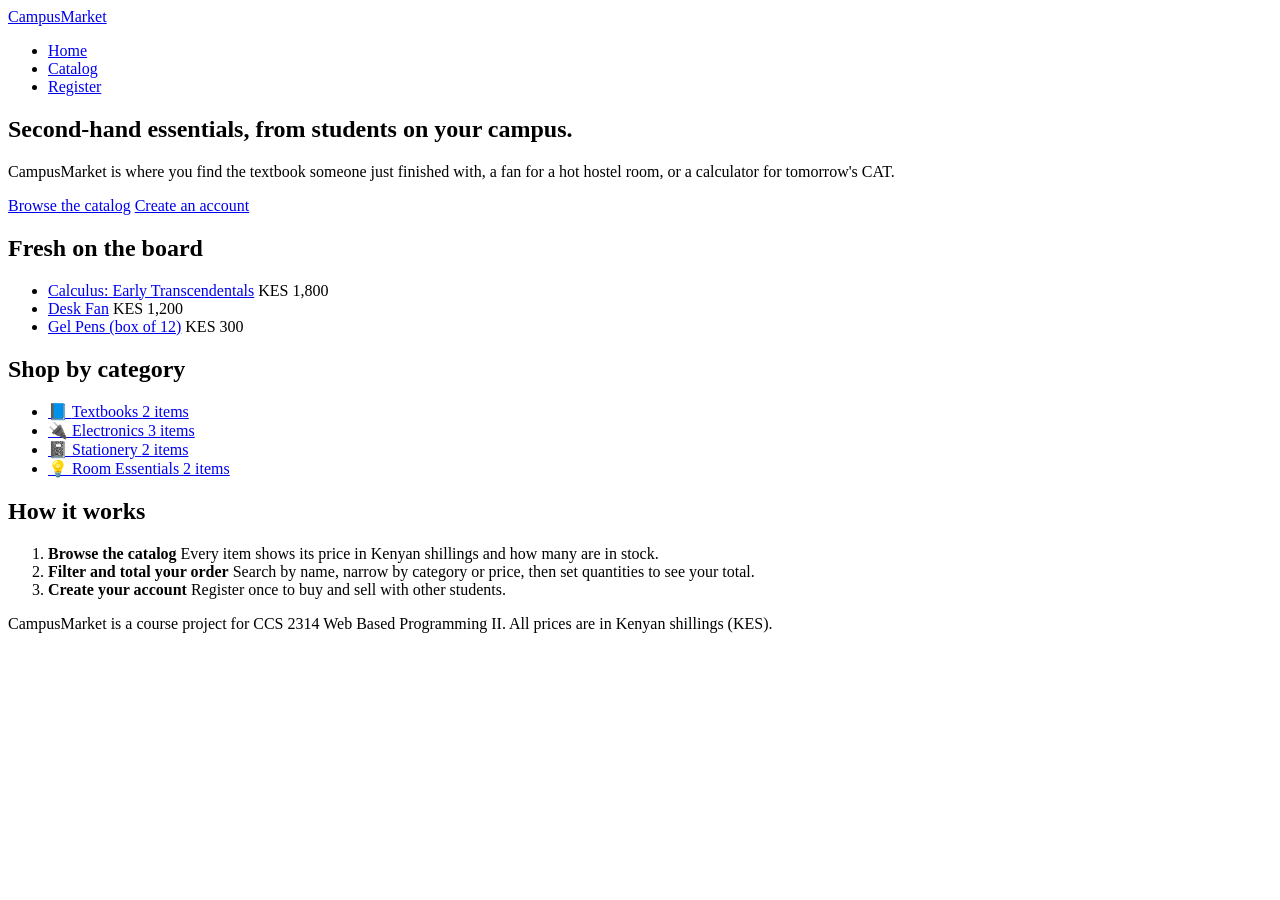
==== index.html @ 21fd589b "Add initial static home page for CampusMarketinde This is the initial commit of the static home page" ====
<!DOCTYPE html>
<!--
  CampusMarket | index.html
  WEEK 1: static home page. HTML and CSS only, no JavaScript.

  "Static" means this file is sent to every visitor exactly as it is
  written here. It only changes when a developer edits it.
-->
<html lang="en">
<head>
  <meta charset="UTF-8">
  <!-- Makes the page scale properly on phones -->
  <meta name="viewport" content="width=device-width, initial-scale=1">
  <title>CampusMarket | Second-hand essentials from students on your campus</title>
  <meta name="description" content="Buy textbooks, electronics, stationery and room essentials from students on your campus.">

  <!-- Fonts from Google Fonts. If you are offline, the fallback fonts in style.css are used. -->
  <link rel="preconnect" href="https://fonts.googleapis.com">
  <link rel="preconnect" href="https://fonts.gstatic.com" crossorigin>
  <link href="https://fonts.googleapis.com/css2?family=Bricolage+Grotesque:wght@600;800&family=Public+Sans:wght@400;600;700&display=swap" rel="stylesheet">

  <link rel="stylesheet" href="css/style.css">
</head>
<body>

  <!-- Semantic HTML: <header>, <nav>, <main>, <section>, <footer> tell the browser
       (and screen readers) what each part of the page IS, not just how it looks. -->
  <header class="site-header">
    <div class="container header-inner">
      <a class="brand" href="index.html">CampusMarket</a>
      <nav class="main-nav" aria-label="Main">
        <ul>
          <!-- aria-current="page" marks the link for the page you are on.
               Copy this header to every page and move it to the matching link. -->
          <li><a href="index.html" aria-current="page">Home</a></li>
          <li><a href="catalog.html">Catalog</a></li>
          <li><a href="register.html">Register</a></li>
        </ul>
      </nav>
    </div>
  </header>

  <main>
    <section class="hero">
      <div class="container hero-grid">
        <div>
          <h1>Second-hand essentials, from students on your campus.</h1>
          <p class="lead">
            CampusMarket is where you find the textbook someone just finished with,
            a fan for a hot hostel room, or a calculator for tomorrow's CAT.
          </p>
          <div class="hero-actions">
            <a class="btn btn-primary" href="catalog.html">Browse the catalog</a>
            <a class="btn btn-secondary" href="register.html">Create an account</a>
          </div>
        </div>

        <!-- A small "notice board" of items. Static for now: these are typed by hand.
             From Week 9 this list would come from a database instead. -->
        <aside class="hero-board" aria-labelledby="board-title">
          <h2 id="board-title">Fresh on the board</h2>
          <ul class="board-list">
            <li>
              <a class="board-item" href="catalog.html">Calculus: Early Transcendentals</a>
              <span class="price-tag">KES 1,800</span>
            </li>
            <li>
              <a class="board-item" href="catalog.html">Desk Fan</a>
              <span class="price-tag">KES 1,200</span>
            </li>
            <li>
              <a class="board-item" href="catalog.html">Gel Pens (box of 12)</a>
              <span class="price-tag">KES 300</span>
            </li>
          </ul>
        </aside>
      </div>
    </section>

    <section class="section" aria-labelledby="categories-title">
      <div class="container">
        <h2 id="categories-title">Shop by category</h2>

        <!-- BONUS (not required): these links use ?category=... and catalog.js
             reads it to pre-select the category filter. Without JavaScript they
             simply open the full catalog. -->
        <ul class="category-grid">
          <li>
            <a class="category-link" href="catalog.html?category=Textbooks">
              <span class="category-icon" aria-hidden="true">📘</span>
              <span class="category-name">Textbooks</span>
              <span class="category-count">2 items</span>
            </a>
          </li>
          <li>
            <a class="category-link" href="catalog.html?category=Electronics">
              <span class="category-icon" aria-hidden="true">🔌</span>
              <span class="category-name">Electronics</span>
              <span class="category-count">3 items</span>
            </a>
          </li>
          <li>
            <a class="category-link" href="catalog.html?category=Stationery">
              <span class="category-icon" aria-hidden="true">📓</span>
              <span class="category-name">Stationery</span>
              <span class="category-count">2 items</span>
            </a>
          </li>
          <li>
            <a class="category-link" href="catalog.html?category=Room%20Essentials">
              <span class="category-icon" aria-hidden="true">💡</span>
              <span class="category-name">Room Essentials</span>
              <span class="category-count">2 items</span>
            </a>
          </li>
        </ul>
      </div>
    </section>

    <section class="section" aria-labelledby="how-title">
      <div class="container">
        <h2 id="how-title">How it works</h2>
        <!-- <ol> (ordered list) because these steps really do happen in order -->
        <ol class="steps">
          <li>
            <strong>Browse the catalog</strong>
            Every item shows its price in Kenyan shillings and how many are in stock.
          </li>
          <li>
            <strong>Filter and total your order</strong>
            Search by name, narrow by category or price, then set quantities to see your total.
          </li>
          <li>
            <strong>Create your account</strong>
            Register once to buy and sell with other students.
          </li>
        </ol>
      </div>
    </section>
  </main>

  <footer class="site-footer">
    <div class="container">
      <p>CampusMarket is a course project for CCS 2314 Web Based Programming II. All prices are in Kenyan shillings (KES).</p>
    </div>
  </footer>

</body>
  </html>
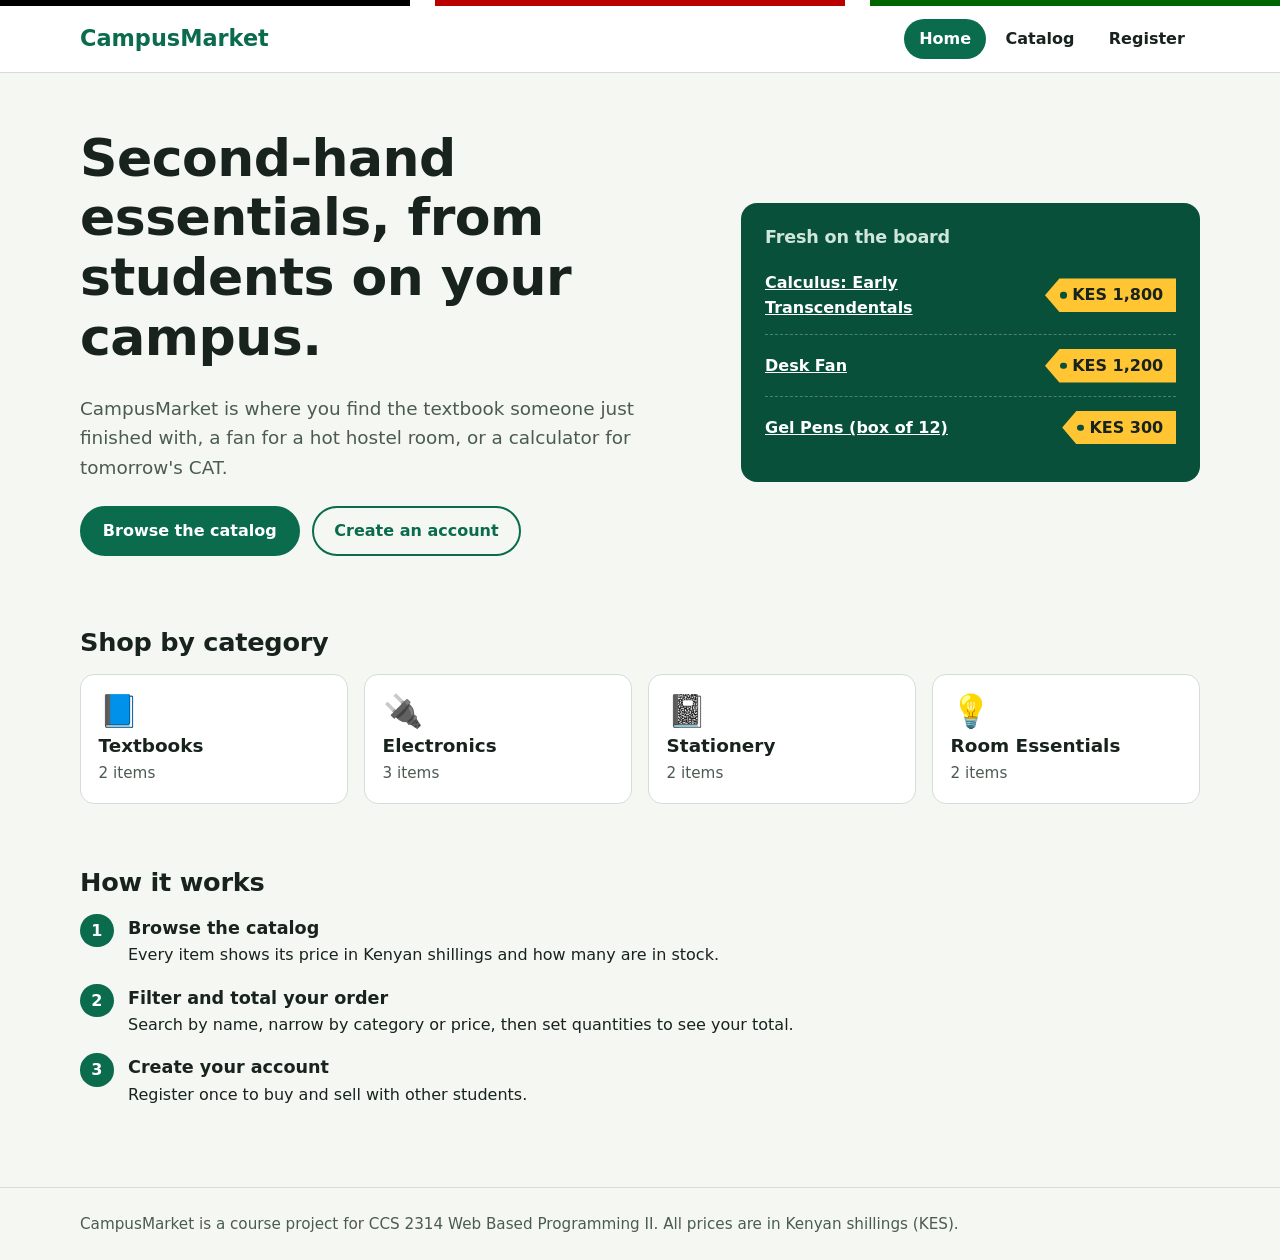
==== commit 6988fd3e: "inital commit" ====
--- a/index.html
+++ b/index.html
@@ -146,4 +146,4 @@
   </footer>
 
 </body>
-  </html>
+</html>
--- a/css/style.css
+++ b/css/style.css
@@ -0,0 +1,838 @@
+/* =========================================================
+   CampusMarket | css/style.css
+   One stylesheet shared by every page.
+
+   Sections
+   1.  Design tokens (colours, fonts) : change the look here
+   2.  Base styles
+   3.  Layout helpers
+   4.  Header and footer
+   5.  Buttons
+   6.  Price tag
+   7.  Home page                       (Week 1)
+   8.  Catalog page                    (Week 1 + Week 2)
+   9.  Register form                   (Week 3)
+   10. Motion and small screens
+   ========================================================= */
+
+
+/* ---------- 1. DESIGN TOKENS ----------
+   CSS variables (custom properties) let us name a value once
+   and reuse it everywhere with var(--name). */
+:root {
+  --paper: #f4f7f2;        /* page background: a cool, slightly green white */
+  --card: #ffffff;         /* cards and panels */
+  --ink: #18231d;          /* main text (a very dark green, not pure black) */
+  --muted: #4c5b52;        /* secondary text */
+  --green: #0b6b4d;        /* main brand colour */
+  --green-dark: #08503a;   /* hover states and dark panels */
+  --tint: #e4efe8;         /* light green for hovers and thumbnails */
+  --sun: #ffc533;          /* price tags: the one bright accent */
+  --red: #b3201f;          /* errors */
+  --line: #d5ded6;         /* borders and dividers */
+  --control-border: #8fa397;
+  --focus: #1a5fd9;        /* keyboard focus ring */
+
+  --font-display: "Bricolage Grotesque", "Public Sans", system-ui, sans-serif;
+  --font-body: "Public Sans", system-ui, -apple-system, "Segoe UI", sans-serif;
+}
+
+
+/* ---------- 2. BASE STYLES ---------- */
+*,
+*::before,
+*::after {
+  box-sizing: border-box;   /* padding and border stay inside the set width */
+}
+
+/* Makes the HTML `hidden` attribute always win.
+   Without this, a rule like `display: grid` would override it
+   and "hidden" elements would stay visible. */
+[hidden] {
+  display: none !important;
+}
+
+body {
+  margin: 0;
+  font-family: var(--font-body);
+  font-size: 1rem;
+  line-height: 1.6;
+  color: var(--ink);
+  background: var(--paper);
+}
+
+h1,
+h2,
+h3 {
+  font-family: var(--font-display);
+  line-height: 1.15;
+  letter-spacing: -0.01em;
+  margin: 0 0 0.5em;
+}
+
+h1 { font-size: clamp(2rem, 5vw, 3.25rem); font-weight: 800; }
+h2 { font-size: 1.6rem; font-weight: 800; }
+h3 { font-size: 1.15rem; font-weight: 600; }
+
+p { margin: 0 0 1em; }
+
+a { color: var(--green); }
+
+/* Visible keyboard focus on everything you can tab to */
+:focus-visible {
+  outline: 3px solid var(--focus);
+  outline-offset: 2px;
+}
+
+/* Form controls: one shared look. Written once, used on every page. */
+input:not([type="checkbox"]),
+select {
+  font: inherit;
+  color: inherit;
+  background: #fff;
+  border: 1.5px solid var(--control-border);
+  border-radius: 10px;
+  padding: 0.6rem 0.75rem;
+}
+
+/* Validation states (Week 3). JavaScript adds or removes these classes.
+   They come AFTER the base rule above so they win when both apply. */
+input.invalid,
+select.invalid {
+  border-color: var(--red);
+  background: #fff7f7;
+}
+
+input.valid,
+select.valid {
+  border-color: var(--green);
+}
+
+
+/* ---------- 3. LAYOUT HELPERS ---------- */
+.container {
+  width: min(1120px, 100% - 2rem);
+  margin-inline: auto;
+}
+
+.page {
+  padding: 2.5rem 0 1rem;
+}
+
+.lead {
+  font-size: 1.15rem;
+  color: var(--muted);
+  max-width: 60ch;
+}
+
+
+/* ---------- 4. HEADER AND FOOTER ---------- */
+.site-header {
+  background: var(--card);
+  border-bottom: 1px solid var(--line);
+}
+
+/* A thin band in the colours of the Kenyan flag across the top */
+.site-header::before {
+  content: "";
+  display: block;
+  height: 6px;
+  background: linear-gradient(
+    to right,
+    #000 0 32%, #fff 32% 34%,
+    #bb0000 34% 66%, #fff 66% 68%,
+    #006600 68% 100%
+  );
+}
+
+.header-inner {
+  display: flex;
+  flex-wrap: wrap;
+  align-items: center;
+  justify-content: space-between;
+  gap: 0.5rem 1rem;
+  padding: 0.8rem 0;
+}
+
+.brand {
+  font-family: var(--font-display);
+  font-size: 1.4rem;
+  font-weight: 800;
+  color: var(--green);
+  text-decoration: none;
+}
+
+.main-nav ul {
+  display: flex;
+  flex-wrap: wrap;
+  gap: 0.25rem;
+  list-style: none;
+  margin: 0;
+  padding: 0;
+}
+
+.main-nav a {
+  display: block;
+  padding: 0.45rem 0.95rem;
+  border-radius: 999px;
+  font-weight: 600;
+  color: var(--ink);
+  text-decoration: none;
+}
+
+.main-nav a:hover {
+  background: var(--tint);
+}
+
+/* The link for the page you are on */
+.main-nav a[aria-current="page"] {
+  background: var(--green);
+  color: #fff;
+}
+
+.site-footer {
+  margin-top: 3rem;
+  padding: 1.5rem 0;
+  border-top: 1px solid var(--line);
+  color: var(--muted);
+  font-size: 0.95rem;
+}
+
+.site-footer p {
+  margin: 0;
+}
+
+
+/* ---------- 5. BUTTONS ---------- */
+.btn {
+  display: inline-block;
+  padding: 0.65rem 1.3rem;
+  border: 2px solid var(--green);
+  border-radius: 999px;
+  font: inherit;
+  font-weight: 700;
+  text-decoration: none;
+  cursor: pointer;
+}
+
+.btn-primary {
+  background: var(--green);
+  color: #fff;
+}
+
+.btn-primary:hover {
+  background: var(--green-dark);
+  border-color: var(--green-dark);
+}
+
+.btn-secondary {
+  background: transparent;
+  color: var(--green);
+}
+
+.btn-secondary:hover {
+  background: var(--tint);
+}
+
+
+/* ---------- 6. PRICE TAG ----------
+   The one memorable shape in the design: a luggage-style tag.
+   clip-path cuts the pointed left edge; ::before draws the hole. */
+.price-tag {
+  --hole: var(--card);       /* the hole shows whatever colour is behind the tag */
+  position: relative;
+  display: inline-block;
+  padding: 0.25rem 0.8rem 0.25rem 1.7rem;
+  background: var(--sun);
+  color: var(--ink);
+  font-family: var(--font-display);
+  font-weight: 800;
+  white-space: nowrap;
+  clip-path: polygon(0.9rem 0, 100% 0, 100% 100%, 0.9rem 100%, 0 50%);
+}
+
+.price-tag::before {
+  content: "";
+  position: absolute;
+  left: 0.95rem;
+  top: 50%;
+  width: 0.4rem;
+  height: 0.4rem;
+  border-radius: 50%;
+  background: var(--hole);
+  transform: translateY(-50%);
+}
+
+
+/* ---------- 7. HOME PAGE ---------- */
+.hero {
+  padding: 3.5rem 0 2.5rem;
+}
+
+.hero-grid {
+  display: grid;
+  grid-template-columns: 1.15fr 0.85fr;
+  gap: 2.5rem;
+  align-items: center;
+}
+
+.hero-actions {
+  display: flex;
+  flex-wrap: wrap;
+  gap: 0.75rem;
+  margin-top: 1.5rem;
+}
+
+.hero-board {
+  padding: 1.5rem;
+  border-radius: 16px;
+  background: var(--green-dark);
+  color: #fff;
+}
+
+.hero-board h2 {
+  font-size: 1.1rem;
+  font-weight: 600;
+  color: #cfe6da;
+}
+
+.board-list {
+  list-style: none;
+  margin: 0;
+  padding: 0;
+}
+
+.board-list li {
+  display: flex;
+  align-items: center;
+  justify-content: space-between;
+  gap: 1rem;
+  padding: 0.85rem 0;
+  border-bottom: 1px dashed rgba(255, 255, 255, 0.28);
+}
+
+.board-list li:last-child {
+  border-bottom: 0;
+}
+
+.board-list a {
+  color: #fff;
+  font-weight: 600;
+}
+
+.board-list .price-tag {
+  --hole: var(--green-dark);
+}
+
+.section {
+  padding: 2rem 0;
+}
+
+.category-grid {
+  display: grid;
+  grid-template-columns: repeat(auto-fit, minmax(200px, 1fr));
+  gap: 1rem;
+  list-style: none;
+  margin: 1rem 0 0;
+  padding: 0;
+}
+
+.category-link {
+  display: block;
+  height: 100%;
+  padding: 1.1rem;
+  border: 1px solid var(--line);
+  border-radius: 14px;
+  background: var(--card);
+  color: var(--ink);
+  text-decoration: none;
+}
+
+.category-link:hover {
+  border-color: var(--green);
+  background: var(--tint);
+}
+
+.category-icon {
+  display: block;
+  font-size: 2rem;
+  line-height: 1.2;
+}
+
+.category-name {
+  display: block;
+  font-family: var(--font-display);
+  font-size: 1.15rem;
+  font-weight: 600;
+}
+
+.category-count {
+  color: var(--muted);
+  font-size: 0.95rem;
+}
+
+/* A numbered list, because these really are steps in order */
+.steps {
+  display: grid;
+  gap: 1rem;
+  counter-reset: step;
+  list-style: none;
+  margin: 1rem 0 0;
+  padding: 0;
+}
+
+.steps li {
+  position: relative;
+  padding-left: 3rem;
+  counter-increment: step;
+}
+
+.steps li::before {
+  content: counter(step);
+  position: absolute;
+  left: 0;
+  top: 0;
+  display: grid;
+  place-items: center;
+  width: 2.1rem;
+  height: 2.1rem;
+  border-radius: 50%;
+  background: var(--green);
+  color: #fff;
+  font-family: var(--font-display);
+  font-weight: 800;
+}
+
+.steps strong {
+  display: block;
+  font-family: var(--font-display);
+  font-size: 1.1rem;
+}
+
+
+/* ---------- 8. CATALOG PAGE ---------- */
+.page-head {
+  margin-bottom: 1.5rem;
+}
+
+/* Week 2: filter bar */
+.toolbar {
+  display: grid;
+  grid-template-columns: 2fr 1fr 1fr auto;
+  gap: 0.75rem;
+  align-items: end;
+  margin-bottom: 1.5rem;
+  padding: 1rem;
+  border: 1px solid var(--line);
+  border-radius: 14px;
+  background: var(--card);
+}
+
+.toolbar label {
+  display: block;
+  margin-bottom: 0.25rem;
+  font-size: 0.9rem;
+  font-weight: 600;
+}
+
+.toolbar input,
+.toolbar select {
+  width: 100%;
+}
+
+.catalog-layout {
+  display: grid;
+  grid-template-columns: minmax(0, 1fr) 300px;
+  gap: 2rem;
+  align-items: start;
+}
+
+.results-row {
+  display: flex;
+  flex-wrap: wrap;
+  align-items: baseline;
+  justify-content: space-between;
+  gap: 0.25rem 1rem;
+  margin-bottom: 0.75rem;
+}
+
+.results-row h2 {
+  margin: 0;
+}
+
+#results-message {
+  margin: 0;
+  color: var(--muted);
+  font-weight: 600;
+}
+
+.product-grid {
+  display: grid;
+  grid-template-columns: repeat(auto-fill, minmax(220px, 1fr));
+  gap: 1.1rem;
+}
+
+/* Note: JavaScript hides a card with style.display = "none" and
+   shows it again with style.display = "" (empty string), which hands
+   control back to this stylesheet, so `display: flex` returns. */
+.product-card {
+  display: flex;
+  flex-direction: column;
+  overflow: hidden;
+  border: 1px solid var(--line);
+  border-radius: 14px;
+  background: var(--card);
+}
+
+.product-thumb {
+  display: grid;
+  place-items: center;
+  height: 110px;
+  background: var(--tint);
+  font-size: 3rem;
+}
+
+.product-body {
+  display: flex;
+  flex: 1;
+  flex-direction: column;
+  padding: 1rem;
+}
+
+.product-category {
+  margin: 0 0 0.2rem;
+  color: var(--muted);
+  font-size: 0.9rem;
+}
+
+.product-name {
+  margin-bottom: 0.4rem;
+}
+
+.product-desc {
+  color: var(--muted);
+  font-size: 0.95rem;
+}
+
+.product-meta {
+  display: flex;
+  flex-wrap: wrap;
+  align-items: center;
+  gap: 0.5rem 0.75rem;
+  margin-bottom: 0.75rem;
+}
+
+.stock {
+  color: var(--muted);
+  font-size: 0.9rem;
+}
+
+/* Week 2: quantity and line total. margin-top:auto pushes this row
+   to the bottom so every card lines up even if descriptions differ. */
+.qty-row {
+  display: flex;
+  flex-wrap: wrap;
+  align-items: center;
+  gap: 0.5rem 0.6rem;
+  margin-top: auto;
+  padding-top: 0.75rem;
+  border-top: 1px dashed var(--line);
+}
+
+.qty-row label {
+  font-weight: 600;
+  font-size: 0.95rem;
+}
+
+.qty-row .qty-input {
+  width: 4.5rem;
+  padding: 0.35rem 0.5rem;
+}
+
+.line-total {
+  margin: 0 0 0 auto;
+  font-weight: 600;
+  font-variant-numeric: tabular-nums;
+}
+
+.qty-message {
+  margin: 0.4rem 0 0;
+  color: var(--red);
+  font-size: 0.9rem;
+  font-weight: 600;
+}
+
+.qty-message:empty {
+  display: none;
+}
+
+.empty-state {
+  padding: 1.5rem;
+  border: 1px dashed var(--control-border);
+  border-radius: 14px;
+  text-align: center;
+  color: var(--muted);
+}
+
+/* Week 2: order summary */
+.order-summary {
+  position: sticky;
+  top: 1rem;
+  padding: 1.25rem;
+  border: 1px solid var(--line);
+  border-radius: 14px;
+  background: var(--card);
+}
+
+.summary-lines {
+  margin: 0 0 1rem;
+}
+
+.summary-lines > div {
+  display: flex;
+  justify-content: space-between;
+  gap: 1rem;
+  padding: 0.35rem 0;
+}
+
+.summary-lines dt {
+  color: var(--muted);
+}
+
+.summary-lines dd {
+  margin: 0;
+  font-variant-numeric: tabular-nums;
+}
+
+.summary-lines .total {
+  margin-top: 0.4rem;
+  padding-top: 0.7rem;
+  border-top: 2px solid var(--ink);
+  font-family: var(--font-display);
+  font-size: 1.3rem;
+  font-weight: 800;
+}
+
+.summary-lines .total dt {
+  color: var(--ink);
+}
+
+.summary-note {
+  margin: 0.75rem 0 0;
+  color: var(--muted);
+  font-size: 0.9rem;
+}
+
+
+/* ---------- 9. REGISTER FORM (Week 3) ---------- */
+.form-page {
+  max-width: 34rem;
+  margin-inline: auto;
+}
+
+.register-form {
+  display: grid;
+  gap: 1.1rem;
+  padding: 1.5rem;
+  border: 1px solid var(--line);
+  border-radius: 16px;
+  background: var(--card);
+}
+
+.field label {
+  display: block;
+  margin-bottom: 0.3rem;
+  font-weight: 600;
+}
+
+.field input:not([type="checkbox"]),
+.field select {
+  width: 100%;
+}
+
+.hint {
+  margin: 0.3rem 0 0;
+  color: var(--muted);
+  font-size: 0.9rem;
+}
+
+.error-message {
+  margin: 0.3rem 0 0;
+  color: var(--red);
+  font-size: 0.9rem;
+  font-weight: 600;
+}
+
+/* No error text means no space taken up */
+.error-message:empty {
+  display: none;
+}
+
+/* Password box with the Show/Hide button sitting inside it */
+.password-wrap {
+  position: relative;
+}
+
+.password-wrap input {
+  padding-right: 4.5rem;
+}
+
+.toggle-password {
+  position: absolute;
+  top: 50%;
+  right: 0.4rem;
+  padding: 0.3rem 0.7rem;
+  border: 0;
+  border-radius: 8px;
+  background: var(--tint);
+  color: var(--green-dark);
+  font: inherit;
+  font-size: 0.9rem;
+  font-weight: 700;
+  cursor: pointer;
+  transform: translateY(-50%);
+}
+
+.toggle-password:hover {
+  background: #d3e5da;
+}
+
+/* Live password strength meter */
+.strength-bar {
+  height: 6px;
+  margin-top: 0.5rem;
+  border-radius: 999px;
+  background: #e1e8e3;
+  overflow: hidden;
+}
+
+.strength-bar span {
+  display: block;
+  width: 0;
+  height: 100%;
+  background: var(--red);
+  transition: width 0.2s ease;
+}
+
+/* JavaScript sets data-level to 0, 1, 2, 3 or 4 */
+.strength-bar[data-level="1"] span { width: 25%;  background: var(--red); }
+.strength-bar[data-level="2"] span { width: 50%;  background: #d9822b; }
+.strength-bar[data-level="3"] span { width: 75%;  background: #5f9f3d; }
+.strength-bar[data-level="4"] span { width: 100%; background: var(--green); }
+
+.strength-text {
+  margin: 0.3rem 0 0;
+  font-size: 0.9rem;
+  font-weight: 600;
+}
+
+.strength-text:empty {
+  display: none;
+}
+
+/* Show/hide toggle for "how we use your details" */
+.info-toggle {
+  justify-self: start;
+  padding: 0;
+  border: 0;
+  background: none;
+  color: var(--green);
+  font: inherit;
+  font-weight: 600;
+  text-decoration: underline;
+  cursor: pointer;
+}
+
+.info-panel {
+  margin-top: 0.5rem;
+  padding: 0.9rem 1rem;
+  border-left: 4px solid var(--sun);
+  border-radius: 0 10px 10px 0;
+  background: var(--tint);
+  font-size: 0.95rem;
+}
+
+.info-panel p:last-child {
+  margin-bottom: 0;
+}
+
+.field-check {
+  display: grid;
+  grid-template-columns: auto 1fr;
+  gap: 0 0.6rem;
+  align-items: start;
+}
+
+.field-check input {
+  width: 1.15rem;
+  height: 1.15rem;
+  margin-top: 0.2rem;
+  accent-color: var(--green);
+}
+
+.field-check label {
+  margin: 0;
+  font-weight: 400;
+}
+
+.field-check .error-message {
+  grid-column: 1 / -1;
+}
+
+.field-check input.invalid {
+  outline: 2px solid var(--red);
+  outline-offset: 2px;
+}
+
+.form-alert {
+  padding: 0.7rem 1rem;
+  border: 1px solid var(--red);
+  border-radius: 10px;
+  background: #fff1f0;
+  color: var(--red);
+  font-weight: 600;
+}
+
+.success-panel {
+  padding: 1.75rem;
+  border: 2px solid var(--green);
+  border-radius: 16px;
+  background: var(--card);
+}
+
+.success-panel:focus {
+  outline: none;   /* JS moves focus here on success; the box itself is the cue */
+}
+
+.success-actions {
+  display: flex;
+  flex-wrap: wrap;
+  gap: 0.75rem;
+  margin-top: 1rem;
+}
+
+
+/* ---------- 10. MOTION AND SMALL SCREENS ---------- */
+@media (max-width: 900px) {
+  .hero-grid,
+  .catalog-layout {
+    grid-template-columns: 1fr;
+  }
+
+  .order-summary {
+    position: static;
+  }
+}
+
+@media (max-width: 720px) {
+  .toolbar {
+    grid-template-columns: 1fr;
+  }
+}
+
+/* Respect people who ask their device for less motion */
+@media (prefers-reduced-motion: reduce) {
+  * {
+    transition: none !important;
+  }
+}
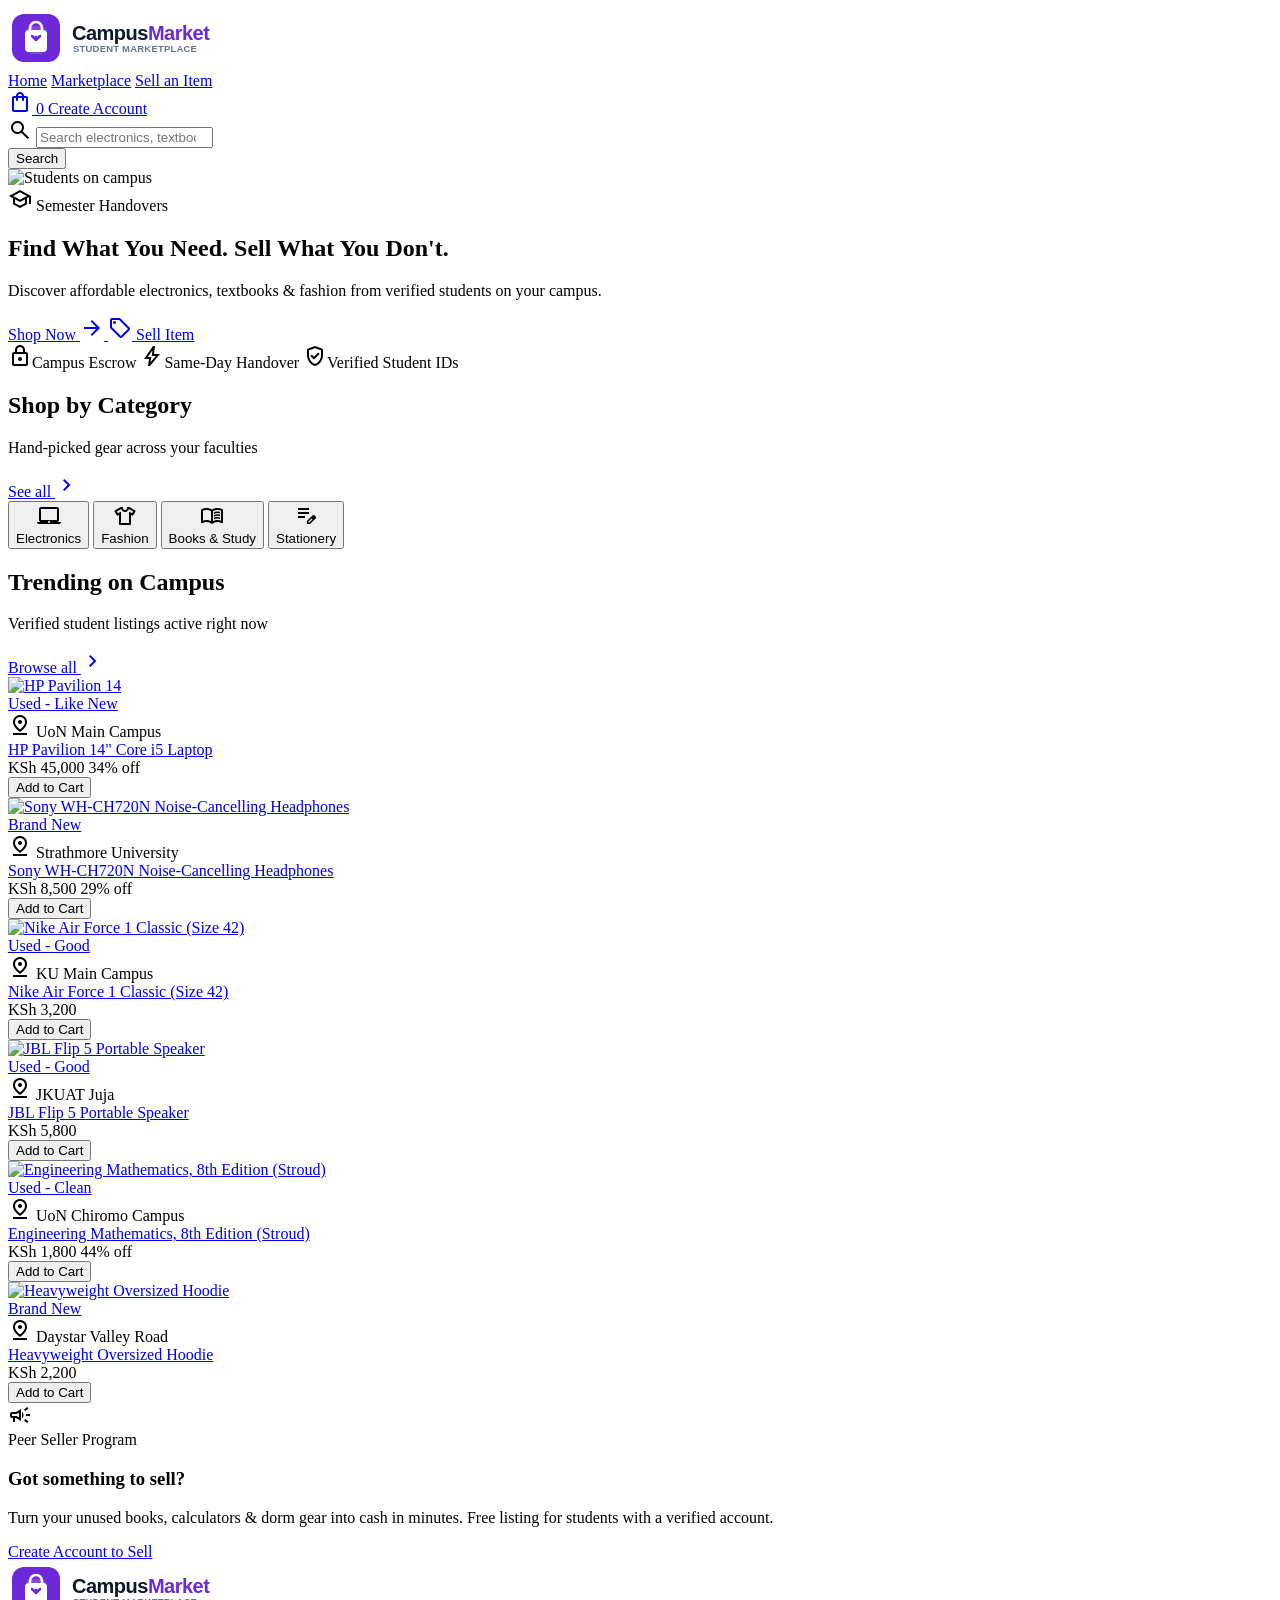
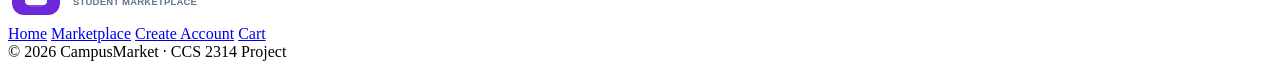
==== commit e2ff92f1: "added product images" ====
--- a/index.html
+++ b/index.html
@@ -1,149 +1,159 @@
 <!DOCTYPE html>
-<!--
-  CampusMarket | index.html
-  WEEK 1: static home page. HTML and CSS only, no JavaScript.
-
-  "Static" means this file is sent to every visitor exactly as it is
-  written here. It only changes when a developer edits it.
--->
 <html lang="en">
 <head>
-  <meta charset="UTF-8">
-  <!-- Makes the page scale properly on phones -->
-  <meta name="viewport" content="width=device-width, initial-scale=1">
-  <title>CampusMarket | Second-hand essentials from students on your campus</title>
-  <meta name="description" content="Buy textbooks, electronics, stationery and room essentials from students on your campus.">
+<meta charset="utf-8">
+<meta name="viewport" content="width=device-width, initial-scale=1.0">
+<title>CampusMarket — Buy. Sell. Save on campus.</title>
+<meta name="description" content="CampusMarket is a student marketplace where you can buy and sell textbooks, electronics, fashion and hostel essentials with verified students on your campus.">
 
-  <!-- Fonts from Google Fonts. If you are offline, the fallback fonts in style.css are used. -->
-  <link rel="preconnect" href="https://fonts.googleapis.com">
-  <link rel="preconnect" href="https://fonts.gstatic.com" crossorigin>
-  <link href="https://fonts.googleapis.com/css2?family=Bricolage+Grotesque:wght@600;800&family=Public+Sans:wght@400;600;700&display=swap" rel="stylesheet">
+<link rel="preconnect" href="https://fonts.googleapis.com">
+<link rel="preconnect" href="https://fonts.gstatic.com" crossorigin>
+<link href="https://fonts.googleapis.com/css2?family=Inter:wght@400;500;600;700&family=Plus+Jakarta+Sans:wght@600;700;800&display=swap" rel="stylesheet">
+<link href="https://fonts.googleapis.com/css2?family=Material+Symbols+Outlined:opsz,wght,FILL,GRAD@20..48,100..700,0..1,-50..200" rel="stylesheet">
 
-  <link rel="stylesheet" href="css/style.css">
+<script src="https://cdn.tailwindcss.com"></script>
+<script src="js/tailwind-config.js"></script>
+<link rel="stylesheet" href="css/style.css">
 </head>
-<body>
+<body class="bg-surface font-body-md text-body-md text-on-surface flex flex-col min-h-screen antialiased" data-page="home">
 
-  <!-- Semantic HTML: <header>, <nav>, <main>, <section>, <footer> tell the browser
-       (and screen readers) what each part of the page IS, not just how it looks. -->
-  <header class="site-header">
-    <div class="container header-inner">
-      <a class="brand" href="index.html">CampusMarket</a>
-      <nav class="main-nav" aria-label="Main">
-        <ul>
-          <!-- aria-current="page" marks the link for the page you are on.
-               Copy this header to every page and move it to the matching link. -->
-          <li><a href="index.html" aria-current="page">Home</a></li>
-          <li><a href="catalog.html">Catalog</a></li>
-          <li><a href="register.html">Register</a></li>
-        </ul>
+<!-- ===================== HEADER ===================== -->
+<header class="sticky top-0 w-full z-50 bg-surface-container-lowest/95 backdrop-blur-xl shadow-[0_1px_8px_rgba(0,0,0,0.04)]">
+  <div class="max-w-6xl mx-auto px-4 flex flex-col gap-2 py-2">
+    <div class="flex items-center justify-between gap-3">
+      <a href="index.html" class="shrink-0">
+        <img src="assets/logo.svg" alt="CampusMarket logo" class="h-9 w-auto">
+      </a>
+      <nav class="hidden md:flex items-center gap-6 font-label-md text-label-md text-on-surface-variant">
+        <a href="index.html" class="hover:text-primary-container">Home</a>
+        <a href="marketplace.html" class="hover:text-primary-container">Marketplace</a>
+        <a href="register.html" class="hover:text-primary-container">Sell an Item</a>
       </nav>
+      <div class="flex items-center gap-2">
+        <a href="cart.html" class="relative w-11 h-11 flex items-center justify-center rounded-full hover:bg-surface-container-low transition-colors">
+          <span class="material-symbols-outlined text-[24px]">shopping_bag</span>
+          <span data-cart-badge class="absolute top-1.5 right-1.5 min-w-[18px] h-[18px] bg-primary-container text-on-primary font-label-sm text-[10px] leading-none rounded-full flex items-center justify-center font-bold px-1">0</span>
+        </a>
+        <a href="register.html" class="hidden sm:inline-flex items-center px-4 py-2 rounded-lg bg-primary-container text-on-primary font-label-md text-label-md">Create Account</a>
+      </div>
     </div>
-  </header>
+    <form data-search-form class="flex items-center gap-2">
+      <div class="flex-1 flex items-center bg-surface-container-low rounded-xl px-3 h-11">
+        <span class="material-symbols-outlined text-on-surface-variant text-[20px] mr-2">search</span>
+        <input type="search" placeholder="Search electronics, textbooks, sneakers..." class="w-full bg-transparent border-none outline-none font-body-sm text-body-sm h-full">
+      </div>
+      <button type="submit" class="h-11 px-4 rounded-xl bg-primary-container text-on-primary font-label-md text-label-md shrink-0">Search</button>
+    </form>
+  </div>
+</header>
 
-  <main>
-    <section class="hero">
-      <div class="container hero-grid">
-        <div>
-          <h1>Second-hand essentials, from students on your campus.</h1>
-          <p class="lead">
-            CampusMarket is where you find the textbook someone just finished with,
-            a fan for a hot hostel room, or a calculator for tomorrow's CAT.
-          </p>
-          <div class="hero-actions">
-            <a class="btn btn-primary" href="catalog.html">Browse the catalog</a>
-            <a class="btn btn-secondary" href="register.html">Create an account</a>
+<main class="flex-1 w-full">
+  <div class="max-w-6xl mx-auto px-4 py-6 flex flex-col gap-10">
+
+    <!-- ===================== HERO ===================== -->
+    <section class="relative w-full rounded-2xl overflow-hidden shadow-md bg-surface-container-lowest">
+      <div class="relative w-full min-h-[280px] flex flex-col justify-end p-6 md:p-10 overflow-hidden">
+        <img alt="Students on campus" class="absolute inset-0 w-full h-full object-cover" src="https://lh3.googleusercontent.com/aida-public/[base64]">
+        <div class="absolute inset-0 bg-gradient-to-t from-on-background via-on-background/70 to-transparent"></div>
+        <div class="relative z-10 flex flex-col gap-2 text-on-primary max-w-lg">
+          <span class="inline-flex items-center gap-1.5 self-start px-2.5 py-0.5 rounded-full bg-tertiary text-on-tertiary-container">
+            <span class="material-symbols-outlined text-[14px]">school</span>
+            <span class="font-label-sm text-label-sm uppercase tracking-wider font-bold">Semester Handovers</span>
+          </span>
+          <h1 class="font-headline-lg text-headline-lg font-extrabold leading-tight tracking-tight mt-1">Find What You Need. Sell What You Don't.</h1>
+          <p class="font-body-md text-body-md text-surface-container-high/90">Discover affordable electronics, textbooks &amp; fashion from verified students on your campus.</p>
+          <div class="flex items-center gap-3 pt-2">
+            <a href="marketplace.html" class="inline-flex items-center gap-1 bg-primary-container text-on-primary px-4 py-2.5 rounded-lg font-label-md text-label-md shadow-md">
+              Shop Now <span class="material-symbols-outlined text-[18px]">arrow_forward</span>
+            </a>
+            <a href="register.html" class="inline-flex items-center gap-1 bg-surface-container-lowest/90 backdrop-blur-md text-on-surface px-4 py-2.5 rounded-lg font-label-md text-label-md shadow-sm">
+              <span class="material-symbols-outlined text-[18px] text-primary-container">sell</span> Sell Item
+            </a>
           </div>
         </div>
-
-        <!-- A small "notice board" of items. Static for now: these are typed by hand.
-             From Week 9 this list would come from a database instead. -->
-        <aside class="hero-board" aria-labelledby="board-title">
-          <h2 id="board-title">Fresh on the board</h2>
-          <ul class="board-list">
-            <li>
-              <a class="board-item" href="catalog.html">Calculus: Early Transcendentals</a>
-              <span class="price-tag">KES 1,800</span>
-            </li>
-            <li>
-              <a class="board-item" href="catalog.html">Desk Fan</a>
-              <span class="price-tag">KES 1,200</span>
-            </li>
-            <li>
-              <a class="board-item" href="catalog.html">Gel Pens (box of 12)</a>
-              <span class="price-tag">KES 300</span>
-            </li>
-          </ul>
-        </aside>
+      </div>
+      <div class="bg-surface-container-low px-4 py-2.5 flex items-center justify-center gap-4 flex-wrap">
+        <span class="flex items-center gap-1 text-on-surface-variant font-label-sm text-label-sm"><span class="material-symbols-outlined text-[16px] text-tertiary-container">lock</span>Campus Escrow</span>
+        <span class="flex items-center gap-1 text-on-surface-variant font-label-sm text-label-sm"><span class="material-symbols-outlined text-[16px] text-secondary">bolt</span>Same-Day Handover</span>
+        <span class="flex items-center gap-1 text-on-surface-variant font-label-sm text-label-sm"><span class="material-symbols-outlined text-[16px] text-primary">verified_user</span>Verified Student IDs</span>
       </div>
     </section>
 
-    <section class="section" aria-labelledby="categories-title">
-      <div class="container">
-        <h2 id="categories-title">Shop by category</h2>
-
-        <!-- BONUS (not required): these links use ?category=... and catalog.js
-             reads it to pre-select the category filter. Without JavaScript they
-             simply open the full catalog. -->
-        <ul class="category-grid">
-          <li>
-            <a class="category-link" href="catalog.html?category=Textbooks">
-              <span class="category-icon" aria-hidden="true">📘</span>
-              <span class="category-name">Textbooks</span>
-              <span class="category-count">2 items</span>
-            </a>
-          </li>
-          <li>
-            <a class="category-link" href="catalog.html?category=Electronics">
-              <span class="category-icon" aria-hidden="true">🔌</span>
-              <span class="category-name">Electronics</span>
-              <span class="category-count">3 items</span>
-            </a>
-          </li>
-          <li>
-            <a class="category-link" href="catalog.html?category=Stationery">
-              <span class="category-icon" aria-hidden="true">📓</span>
-              <span class="category-name">Stationery</span>
-              <span class="category-count">2 items</span>
-            </a>
-          </li>
-          <li>
-            <a class="category-link" href="catalog.html?category=Room%20Essentials">
-              <span class="category-icon" aria-hidden="true">💡</span>
-              <span class="category-name">Room Essentials</span>
-              <span class="category-count">2 items</span>
-            </a>
-          </li>
-        </ul>
+    <!-- ===================== CATEGORIES ===================== -->
+    <section class="flex flex-col gap-3">
+      <div class="flex items-center justify-between">
+        <div>
+          <h2 class="font-headline-sm text-headline-sm">Shop by Category</h2>
+          <p class="font-body-sm text-body-sm text-on-surface-variant">Hand-picked gear across your faculties</p>
+        </div>
+        <a href="marketplace.html" class="font-label-md text-label-md text-primary-container flex items-center gap-0.5 hover:underline">See all <span class="material-symbols-outlined text-[16px]">chevron_right</span></a>
+      </div>
+      <div class="flex items-stretch gap-3 overflow-x-auto no-scrollbar py-1">
+        <button data-category-card="electronics" class="flex flex-col justify-between w-32 p-3 bg-surface-container-lowest rounded-xl shadow-sm hover:shadow-md shrink-0 transition-all text-left">
+          <div class="w-10 h-10 rounded-lg bg-surface-container-high flex items-center justify-center text-primary-container"><span class="material-symbols-outlined text-[24px]">laptop_mac</span></div>
+          <div class="mt-3"><span class="font-label-md text-label-md block">Electronics</span></div>
+        </button>
+        <button data-category-card="fashion" class="flex flex-col justify-between w-32 p-3 bg-surface-container-lowest rounded-xl shadow-sm hover:shadow-md shrink-0 transition-all text-left">
+          <div class="w-10 h-10 rounded-lg bg-surface-container-high flex items-center justify-center text-tertiary-container"><span class="material-symbols-outlined text-[24px]">apparel</span></div>
+          <div class="mt-3"><span class="font-label-md text-label-md block">Fashion</span></div>
+        </button>
+        <button data-category-card="books" class="flex flex-col justify-between w-32 p-3 bg-surface-container-lowest rounded-xl shadow-sm hover:shadow-md shrink-0 transition-all text-left">
+          <div class="w-10 h-10 rounded-lg bg-surface-container-high flex items-center justify-center text-primary"><span class="material-symbols-outlined text-[24px]">menu_book</span></div>
+          <div class="mt-3"><span class="font-label-md text-label-md block">Books &amp; Study</span></div>
+        </button>
+        <button data-category-card="stationery" class="flex flex-col justify-between w-32 p-3 bg-surface-container-lowest rounded-xl shadow-sm hover:shadow-md shrink-0 transition-all text-left">
+          <div class="w-10 h-10 rounded-lg bg-surface-container-high flex items-center justify-center text-secondary"><span class="material-symbols-outlined text-[24px]">edit_note</span></div>
+          <div class="mt-3"><span class="font-label-md text-label-md block">Stationery</span></div>
+        </button>
       </div>
     </section>
 
-    <section class="section" aria-labelledby="how-title">
-      <div class="container">
-        <h2 id="how-title">How it works</h2>
-        <!-- <ol> (ordered list) because these steps really do happen in order -->
-        <ol class="steps">
-          <li>
-            <strong>Browse the catalog</strong>
-            Every item shows its price in Kenyan shillings and how many are in stock.
-          </li>
-          <li>
-            <strong>Filter and total your order</strong>
-            Search by name, narrow by category or price, then set quantities to see your total.
-          </li>
-          <li>
-            <strong>Create your account</strong>
-            Register once to buy and sell with other students.
-          </li>
-        </ol>
+    <!-- ===================== FEATURED PRODUCTS (rendered by JS) ===================== -->
+    <section class="flex flex-col gap-3">
+      <div class="flex items-center justify-between">
+        <div>
+          <h2 class="font-headline-sm text-headline-sm">Trending on Campus</h2>
+          <p class="font-body-sm text-body-sm text-on-surface-variant">Verified student listings active right now</p>
+        </div>
+        <a href="marketplace.html" class="font-label-md text-label-md text-primary-container flex items-center gap-0.5 hover:underline">Browse all <span class="material-symbols-outlined text-[16px]">chevron_right</span></a>
+      </div>
+      <div data-featured-grid class="grid grid-cols-2 md:grid-cols-3 gap-4"></div>
+    </section>
+
+    <!-- ===================== SELLER CTA ===================== -->
+    <section class="bg-surface-container-low rounded-2xl p-6 shadow-sm flex flex-col gap-3">
+      <div class="flex items-center gap-2">
+        <div class="w-8 h-8 rounded-full bg-primary-container text-on-primary flex items-center justify-center"><span class="material-symbols-outlined text-[18px]">campaign</span></div>
+        <div>
+          <span class="font-label-sm text-label-sm font-bold uppercase tracking-wider text-primary-container">Peer Seller Program</span>
+          <h3 class="font-headline-sm text-headline-sm">Got something to sell?</h3>
+        </div>
+      </div>
+      <p class="font-body-md text-body-md text-on-surface-variant">Turn your unused books, calculators &amp; dorm gear into cash in minutes. Free listing for students with a verified account.</p>
+      <div class="flex items-center gap-3 pt-1">
+        <a href="register.html" class="flex-1 sm:flex-none text-center bg-primary-container text-on-primary py-2.5 px-5 rounded-lg font-label-md text-label-md font-semibold shadow-md">Create Account to Sell</a>
       </div>
     </section>
-  </main>
+  </div>
+</main>
 
-  <footer class="site-footer">
-    <div class="container">
-      <p>CampusMarket is a course project for CCS 2314 Web Based Programming II. All prices are in Kenyan shillings (KES).</p>
-    </div>
-  </footer>
+<!-- ===================== FOOTER ===================== -->
+<footer class="bg-surface-container-low mt-6">
+  <div class="max-w-6xl mx-auto px-4 py-8 flex flex-col md:flex-row items-center justify-between gap-4">
+    <img src="assets/logo.svg" alt="CampusMarket logo" class="h-8 w-auto">
+    <nav class="flex items-center gap-5 font-label-md text-label-md text-on-surface-variant">
+      <a href="index.html" class="hover:text-on-surface">Home</a>
+      <a href="marketplace.html" class="hover:text-on-surface">Marketplace</a>
+      <a href="register.html" class="hover:text-on-surface">Create Account</a>
+      <a href="cart.html" class="hover:text-on-surface">Cart</a>
+    </nav>
+    <span class="font-body-sm text-body-sm text-outline">© 2026 CampusMarket · CCS 2314 Project</span>
+  </div>
+</footer>
 
+<script src="js/products.js"></script>
+<script src="js/cart.js"></script>
+<script src="js/nav.js"></script>
+<script src="js/home.js"></script>
 </body>
-</html>+</html>
